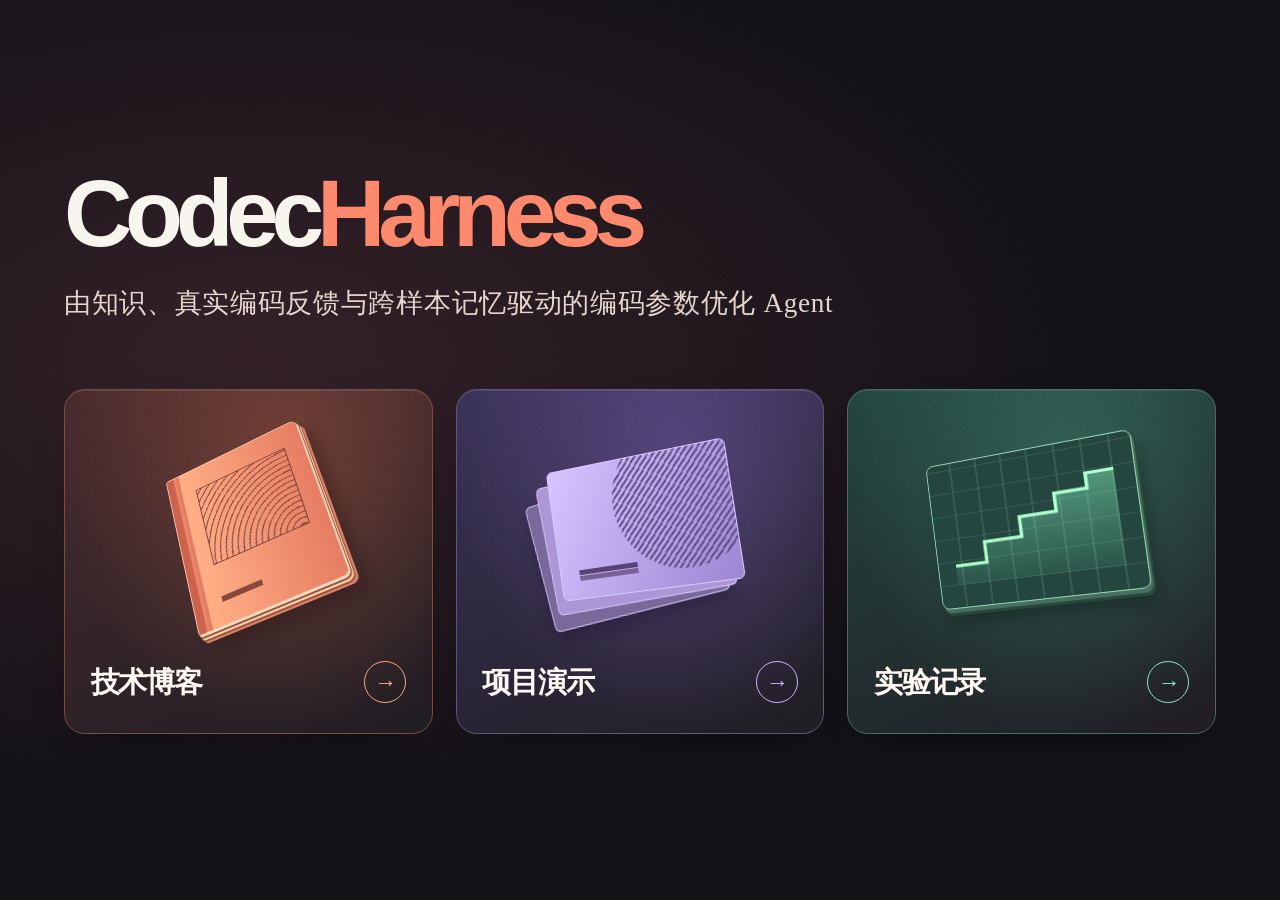
==== docs/index.html @ 8650c3e6 "Introduce CodecHarness and stage the Pages site in docs" ====
<!doctype html>
<html lang="zh-CN">
<head>
  <meta charset="utf-8">
  <meta name="viewport" content="width=device-width, initial-scale=1">
  <meta name="description" content="CodecHarness 项目博客、演示文稿与交互式实验记录。">
  <title>CodecHarness 项目主页</title>
  <link rel="stylesheet" href="homepage.css">
  <link rel="stylesheet" href="landing.css?v=c97a0c13adb8">
  <script>
    const articleSections = ["introduction", "background", "overview", "modules", "request", "search", "evolution", "questions", "future"];
    if (articleSections.includes(location.hash.slice(1))) location.replace("article.html" + location.hash);
    if (location.hash === "#experiments") location.replace("workbench/");
  </script>
</head>
<body class="landing">
  <main class="frame landing-main">
    <header class="hero">
      <h1 class="wordmark">Codec<b>Harness</b></h1>
      <p class="landing-subtitle"><span>由知识、真实编码反馈与跨样本记忆</span><span>驱动的编码参数优化 Agent</span></p>
    </header>
    <nav class="destinations" aria-label="项目栏目">
      <a class="entry journal" href="article.html">
        <span class="art" aria-hidden="true"><span class="book"><i></i></span></span>
        <span class="entry-label">技术博客<span class="arrow" aria-hidden="true">→</span></span>
      </a>
      <a class="entry deck" href="slides/">
        <span class="art" aria-hidden="true"><span class="panes"><i></i><i></i><i></i></span></span>
        <span class="entry-label">项目演示<span class="arrow" aria-hidden="true">→</span></span>
      </a>
      <a class="entry lab" href="workbench/">
        <span class="art" aria-hidden="true"><span class="plot"><i></i></span></span>
        <span class="entry-label">实验记录<span class="arrow" aria-hidden="true">→</span></span>
      </a>
    </nav>
  </main>
</body>
</html>
---- docs/homepage.css ----
:root {
  color-scheme: dark;
  --bg: #141317;
  --ink: #f8f5ef;
  --accent: #ff896d;
  --rule: #423b40;
  font: 100%/1.7 "DM Sans", "Noto Sans CJK SC", "Microsoft YaHei", sans-serif;
  color: var(--ink);
  background: var(--bg);
}
* { box-sizing: border-box; }
body, h1, h2, h3, p, figure { margin: 0; }
.frame { width: min(90%, 78rem); margin-inline: auto; }
a { color: inherit; text-underline-offset: .25em; }
:focus-visible { outline: 3px solid #d0573e; outline-offset: 4px; }
.sr-only { position: absolute; width: 1px; height: 1px; overflow: hidden; clip-path: inset(50%); }
.skip { position: absolute; top: -5rem; left: 1rem; padding: .6rem; z-index: 2; background: var(--bg); }
.skip:focus { top: 1rem; }
.bar, .brand, .bar nav, .foot { display: flex; align-items: center; }
.bar, .foot { min-height: 4.6rem; justify-content: space-between; gap: 1rem; }
.bar { border-bottom: 1px solid var(--rule); }
.brand, nav a, .foot a { text-decoration: none; }
.brand { gap: .65rem; font: 700 1.35rem/1 "DM Sans", sans-serif; letter-spacing: -.065em; }
.brand i { width: 1.45rem; height: 1.35rem; transform: skew(-14deg); border-top: .36rem solid var(--accent); border-left: .36rem solid var(--accent); }
.brand i::after { content: ""; display: block; margin: .18rem; height: .6rem; border-top: .2rem solid var(--accent); border-left: .2rem solid var(--accent); }
.bar nav { gap: clamp(.9rem, 3vw, 2.8rem); }
nav a, .foot > a:last-child { font-size: .95rem; }
nav a:hover, .foot a:hover { text-decoration: underline; }
.cover { overflow: hidden; background: radial-gradient(ellipse at 80% 82%,#44272e,transparent 54%); }
.hero { position: relative; isolation: isolate; padding-block: clamp(3rem, 5.4vw, 5.5rem); }
h1 { line-height: 1.15; }
.wordmark, .headline { display: block; }
.wordmark { font: 730 clamp(2.85rem, 7.2vw, 7rem)/1 "DM Sans", Arial, sans-serif; letter-spacing: -.077em; }
.wordmark b { color: var(--accent); font-weight: inherit; }
.headline { font-size: clamp(1.55rem, 3vw, 3.1rem); letter-spacing: -.05em; margin-top: 1.2rem; }
.lead { margin-top: .7rem; color: #d2cacf; font-size: clamp(1rem, 1.45vw, 1.25rem); }
.title-block { max-width: 70%; }
.frames { position: absolute; z-index: -1; top: 50%; right: 2%; width: 25%; aspect-ratio: 1.6; transform: translateY(-45%) skewY(-10deg) skewX(-13deg); }
.frames i { position: absolute; inset: 0; border: 1px solid #b76861; border-radius: 7%; background: linear-gradient(130deg,#682f3b99,#281b2fc9); }
.frames i:nth-child(1) { transform: translate(-28%,24%); opacity: .35; }
.frames i:nth-child(2) { transform: translate(-21%,18%); opacity: .48; }
.frames i:nth-child(3) { transform: translate(-14%,12%); opacity: .62; }
.frames i:nth-child(4) { transform: translate(-7%,6%); opacity: .8; }
.frames i:last-child { background: repeating-linear-gradient(0deg,transparent 0 5px,#fa8f7414 6px 7px),linear-gradient(140deg,#a65855,#4d2937 50%,#302030); box-shadow: inset 0 0 1.2rem #ec9c721c; }
.paper { color-scheme: light; color: #292623; background: #f8f7f3; }
.reading-layout { display: grid; grid-template-columns: 12rem minmax(0, 48rem); gap: clamp(2rem, 6vw, 6rem); justify-content: center; padding-block: clamp(2rem, 4vw, 4rem) 5rem; }
.contents { position: sticky; top: 1.2rem; align-self: start; }
.contents h2 { font-size: .95rem; padding-bottom: .7rem; border-bottom: 1px solid #cec9bf; }
.contents nav { display: grid; padding-block: .7rem; gap: .15rem; }
.contents a { width: fit-content; padding: .2rem 0; color: #57504c; }
.manuscript { min-width: 0; font-size: 1.07rem; }
.manuscript h2 { margin: 3rem 0 1rem; padding-top: 1.65rem; border-top: 1px solid #d8d2c9; font-size: clamp(1.55rem, 2.35vw, 2.3rem); line-height: 1.35; letter-spacing: -.045em; scroll-margin-top: 1rem; }
.manuscript h2:first-child { margin-top: 0; padding-top: 0; border: 0; }
.manuscript h2 small { font: 500 .62em/1.5 "DM Sans", sans-serif; color: #736861; letter-spacing: 0; }
.manuscript h3 { font-size: 1.2rem; margin-top: 1.7rem; }
.manuscript p, .manuscript li { margin-block: .9rem; line-height: 1.95; }
.manuscript a:not(.diagram) { color: #903d2d; }
.manuscript ul { padding-left: 1.4em; }
.manuscript li::marker { color: #a04735; }
.manuscript table { width: 100%; border-collapse: collapse; margin-block: 1.5rem; font-size: 1rem; }
.manuscript th, .manuscript td { text-align: left; padding: .7rem; border-bottom: 1px solid #c9c3bb; }
.manuscript thead { background: #eeebe4; }
figure { margin-block: 1.7rem; }
.diagram { display: block; border: 1px solid #d6cec5; border-radius: .5rem; overflow: hidden; background: white; cursor: zoom-in; }
.diagram img { display: block; width: 100%; height: auto; }
figcaption { color: #635b54; font-size: .92rem; }
figcaption { margin-top: .65rem; }
@media (max-width: 52rem) {
  .reading-layout { grid-template-columns: 1fr; gap: 1.4rem; }
  .contents { position: static; }
  .contents nav { display: flex; flex-wrap: wrap; gap: .25rem 1.15rem; }
  .contents a { font-size: .9rem; }
  .title-block { max-width: 78%; }
  .frames { width: 17%; right: 0; }
}
@media (max-width: 36rem) {
  .bar { flex-wrap: wrap; padding-block: .85rem; gap: .6rem; }
  .bar nav { flex-wrap: wrap; }
  .frames { display: none; }
  .title-block { max-width: none; }
  .manuscript th, .manuscript td { padding: .45rem; }
}

.reading-column { min-width: 0; }
---- docs/landing.css ----
.landing {
  min-height: 100svh;
  display: grid;
  align-items: center;
  background: radial-gradient(ellipse at 20% 40%, #342128 0%, transparent 60%), #131217;
}
.landing-main { width: min(90%, 76rem); padding-block: clamp(3rem, 8vh, 7rem); }
.landing .hero { padding: 0 0 clamp(2.2rem, 5vw, 4.5rem); }
.landing .wordmark { font-size: clamp(3rem, 7.4vw, 7.1rem); }
.landing-subtitle {
  margin-top: clamp(.8rem, 1.6vw, 1.4rem);
  color: #e6d5ce;
  font-family: "Noto Serif CJK SC", "Source Han Serif SC", "Songti SC", "STSong", "SimSun", serif;
  font-size: clamp(1.125rem, .9rem + 1vw, 1.75rem);
  font-weight: 500;
  line-height: 1.6;
  letter-spacing: .025em;
}
.landing-subtitle span { display: inline-block; max-width: 100%; }
.destinations { display: grid; grid-template-columns: repeat(3, minmax(0, 1fr)); gap: clamp(.8rem, 1.8vw, 1.8rem); }
.entry {
  --accent-card: #ffa180;
  --surface: #492b2d;
  --halo: #cc694a;
  display: grid;
  grid-template-rows: 1fr auto;
  position: relative;
  isolation: isolate;
  overflow: hidden;
  color: #fff7f2;
  aspect-ratio: 1.07;
  border: 1px solid color-mix(in srgb, var(--accent-card) 38%, #221f26);
  border-radius: 1.3rem;
  background: radial-gradient(ellipse at 60% 20%, color-mix(in srgb, var(--halo) 38%, transparent), transparent 72%), linear-gradient(155deg, var(--surface), #211e24 96%);
  box-shadow: inset 0 1px 0 #ffffff17, 0 16px 40px -28px #000;
  transition: transform .22s ease, border-color .22s ease, box-shadow .22s ease;
}
.deck { --accent-card: #c8b0ff; --surface: #3b3258; --halo: #8c73d6; }
.lab { --accent-card: #8ae7bf; --surface: #23463f; --halo: #4b9f85; }
.entry:hover, .entry:focus-visible {
  text-decoration: none;
  border-color: var(--accent-card);
  box-shadow: inset 0 1px 0 #ffffff22, 0 18px 44px -22px color-mix(in srgb, var(--halo) 48%, transparent);
}
.entry:focus-visible { outline: 3px solid var(--accent-card); outline-offset: 4px; }
.entry-label {
  display: flex;
  align-items: center;
  justify-content: space-between;
  gap: .5rem;
  padding: 0 clamp(1rem, 2vw, 2rem) clamp(1rem, 2vw, 1.8rem);
  font-size: clamp(1.35rem, 2.3vw, 2.1rem);
  font-weight: 650;
  letter-spacing: -.04em;
}
.arrow {
  display: grid; place-items: center; width: 1.85em; height: 1.85em;
  border-radius: 50%; border: 1px solid currentColor; color: var(--accent-card);
  font: 400 .77em/1 sans-serif;
}
.art { position: relative; display: grid; place-items: center; min-height: 0; pointer-events: none; }
.art::before {
  content: ""; position: absolute; inset: 0;
  background-image: radial-gradient(#ffffff38 .7px, transparent 1px);
  background-size: 11px 11px; mask-image: linear-gradient(150deg, #0008, transparent 78%);
}
.art > span { position: relative; display: block; }
.book {
  width: 43%; aspect-ratio: .85;
  transform: perspective(650px) rotateX(25deg) rotateY(-24deg) rotateZ(-15deg);
  border: 1px solid #ffc5ad; border-radius: 3px 8px 7px 3px;
  background: linear-gradient(90deg, #cb634d 5%, #f28a6b 6%, #db785e 9%, #ffaf86 10%, #e67d62);
  box-shadow: 1px 2px #ffe1bf, 2px 4px #945847, 3px 6px #ffd3a8, 4px 8px #9b5543, 6px 10px #db8465, 12px 21px 18px #29131677;
}
.book i { position: absolute; inset: 14% 12% 35% 20%; border: 1px solid #7c403b; background: repeating-radial-gradient(ellipse at 95% 105%, transparent 0 5px, #8b473e 5.5px 6.5px); }
.book::after { content: ""; position: absolute; left: 20%; bottom: 13%; width: 28%; height: 3%; background: #88483b; }
.panes { width: 52%; aspect-ratio: 1.4; transform: perspective(600px) rotateY(-18deg) rotateZ(-9deg); }
.panes i { position: absolute; inset: 0; border: 1px solid #dacaff; border-radius: 6px; }
.panes i:first-child { transform: translate(-12%, 15%) rotate(-7deg); background: #78699a; box-shadow: 0 9px 17px #20153380; }
.panes i:nth-child(2) { transform: translate(-6%, 7%) rotate(-3deg); background: #ac96d6; }
.panes i:last-child { overflow: hidden; background: linear-gradient(120deg,#d8c4ff,#9c88d3); }
.panes i:last-child::before { content: ""; position: absolute; aspect-ratio: 1; width: 77%; top: -20%; right: -13%; border-radius: 50%; background: repeating-linear-gradient(132deg,#655089 0 2px,transparent 2px 5px); }
.panes i:last-child::after { content: ""; position: absolute; left: 11%; bottom: 18%; width: 34%; height: 4%; background: #574274; box-shadow: 0 6px #796097; }
.plot {
  width: 60%; aspect-ratio: 1.45; transform: perspective(650px) rotateY(-19deg) rotateZ(-8deg);
  border: 1px solid #98d6b8; border-radius: 8px; overflow: hidden;
  background: repeating-linear-gradient(0deg, transparent 0 15%,#628c7955 15% 16%), repeating-linear-gradient(90deg,transparent 0 12%,#628c7955 12% 13%), #23463e;
  box-shadow: 2px 4px #476f60, 4px 7px #28483c, 7px 16px 16px #10241f88;
}
.plot i, .plot::after { position: absolute; inset: 15% 9% 15%; }
.plot i { background: linear-gradient(0deg, #76e5b718, #80e2b592); clip-path: polygon(0 81%,20% 81%,20% 61%,43% 61%,43% 42%,65% 42%,65% 25%,84% 25%,84% 11%,100% 11%,100% 100%,0 100%); }
.plot::after { content: ""; background: #b0ffcf; clip-path: polygon(0 79%,19% 79%,19% 59%,42% 59%,42% 40%,64% 40%,64% 23%,83% 23%,83% 9%,100% 9%,100% 12%,85% 12%,85% 26%,66% 26%,66% 43%,44% 43%,44% 62%,21% 62%,21% 82%,0 82%); }
@media (hover: hover) and (prefers-reduced-motion: no-preference) {
  .entry:hover { transform: translateY(-6px); }
  .entry .art { transition: transform .28s ease; }
  .entry:hover .art { transform: scale(1.045); }
}
@media (max-width: 44rem) {
  .destinations { grid-template-columns: 1fr; }
  .entry { aspect-ratio: auto; min-height: 7rem; grid-template-columns: 7.6rem 1fr; grid-template-rows: auto; }
  .art { order: 0; }
  .entry-label { padding: 1rem 1.2rem 1rem .3rem; }
  .book { width: 41%; } .panes { width: 54%; } .plot { width: 62%; }
}
@media (prefers-reduced-motion: reduce) { .entry { transition: none; } }
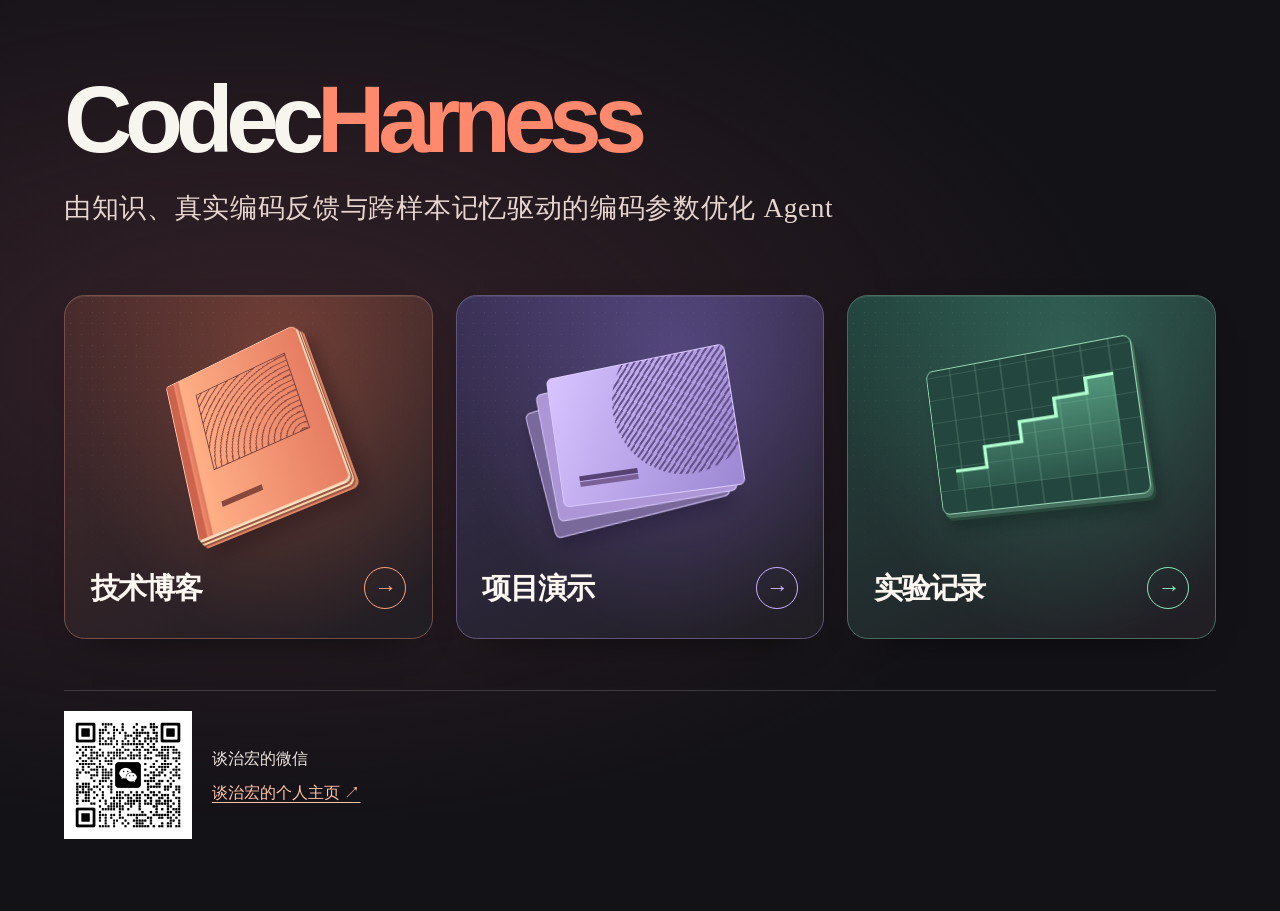
==== commit 69761972: "Restore the final contact slide and add author contact to the project homepage" ====
--- a/docs/index.html
+++ b/docs/index.html
@@ -6,7 +6,7 @@
   <meta name="description" content="CodecHarness 项目博客、演示文稿与交互式实验记录。">
   <title>CodecHarness 项目主页</title>
   <link rel="stylesheet" href="homepage.css">
-  <link rel="stylesheet" href="landing.css?v=c97a0c13adb8">
+  <link rel="stylesheet" href="landing.css?v=622879fd3f69">
   <script>
     const articleSections = ["introduction", "background", "overview", "modules", "request", "search", "evolution", "questions", "future"];
     if (articleSections.includes(location.hash.slice(1))) location.replace("article.html" + location.hash);
@@ -33,6 +33,13 @@
         <span class="entry-label">实验记录<span class="arrow" aria-hidden="true">→</span></span>
       </a>
     </nav>
+    <footer class="author-contact" id="contact">
+      <img src="images/zhihong-tan-wechat.png" width="128" height="128" alt="谈治宏的微信二维码">
+      <div>
+        <p>谈治宏的微信</p>
+        <a href="https://tzhsw.github.io/">谈治宏的个人主页 ↗</a>
+      </div>
+    </footer>
   </main>
 </body>
 </html>
--- a/docs/landing.css
+++ b/docs/landing.css
@@ -103,3 +103,15 @@
   .book { width: 41%; } .panes { width: 54%; } .plot { width: 62%; }
 }
 @media (prefers-reduced-motion: reduce) { .entry { transition: none; } }
+
+.author-contact {
+  display: flex;
+  align-items: center;
+  gap: 1.25rem;
+  border-top: 1px solid #ffffff28;
+  margin-top: clamp(2rem, 4vw, 3.5rem);
+  padding-top: 1.25rem;
+}
+.author-contact img { display: block; width: 8rem; height: 8rem; }
+.author-contact p { margin: 0 0 .45rem; color: #eee4df; }
+.author-contact a { color: #ffc3a9; text-decoration: underline; text-underline-offset: .22em; }
